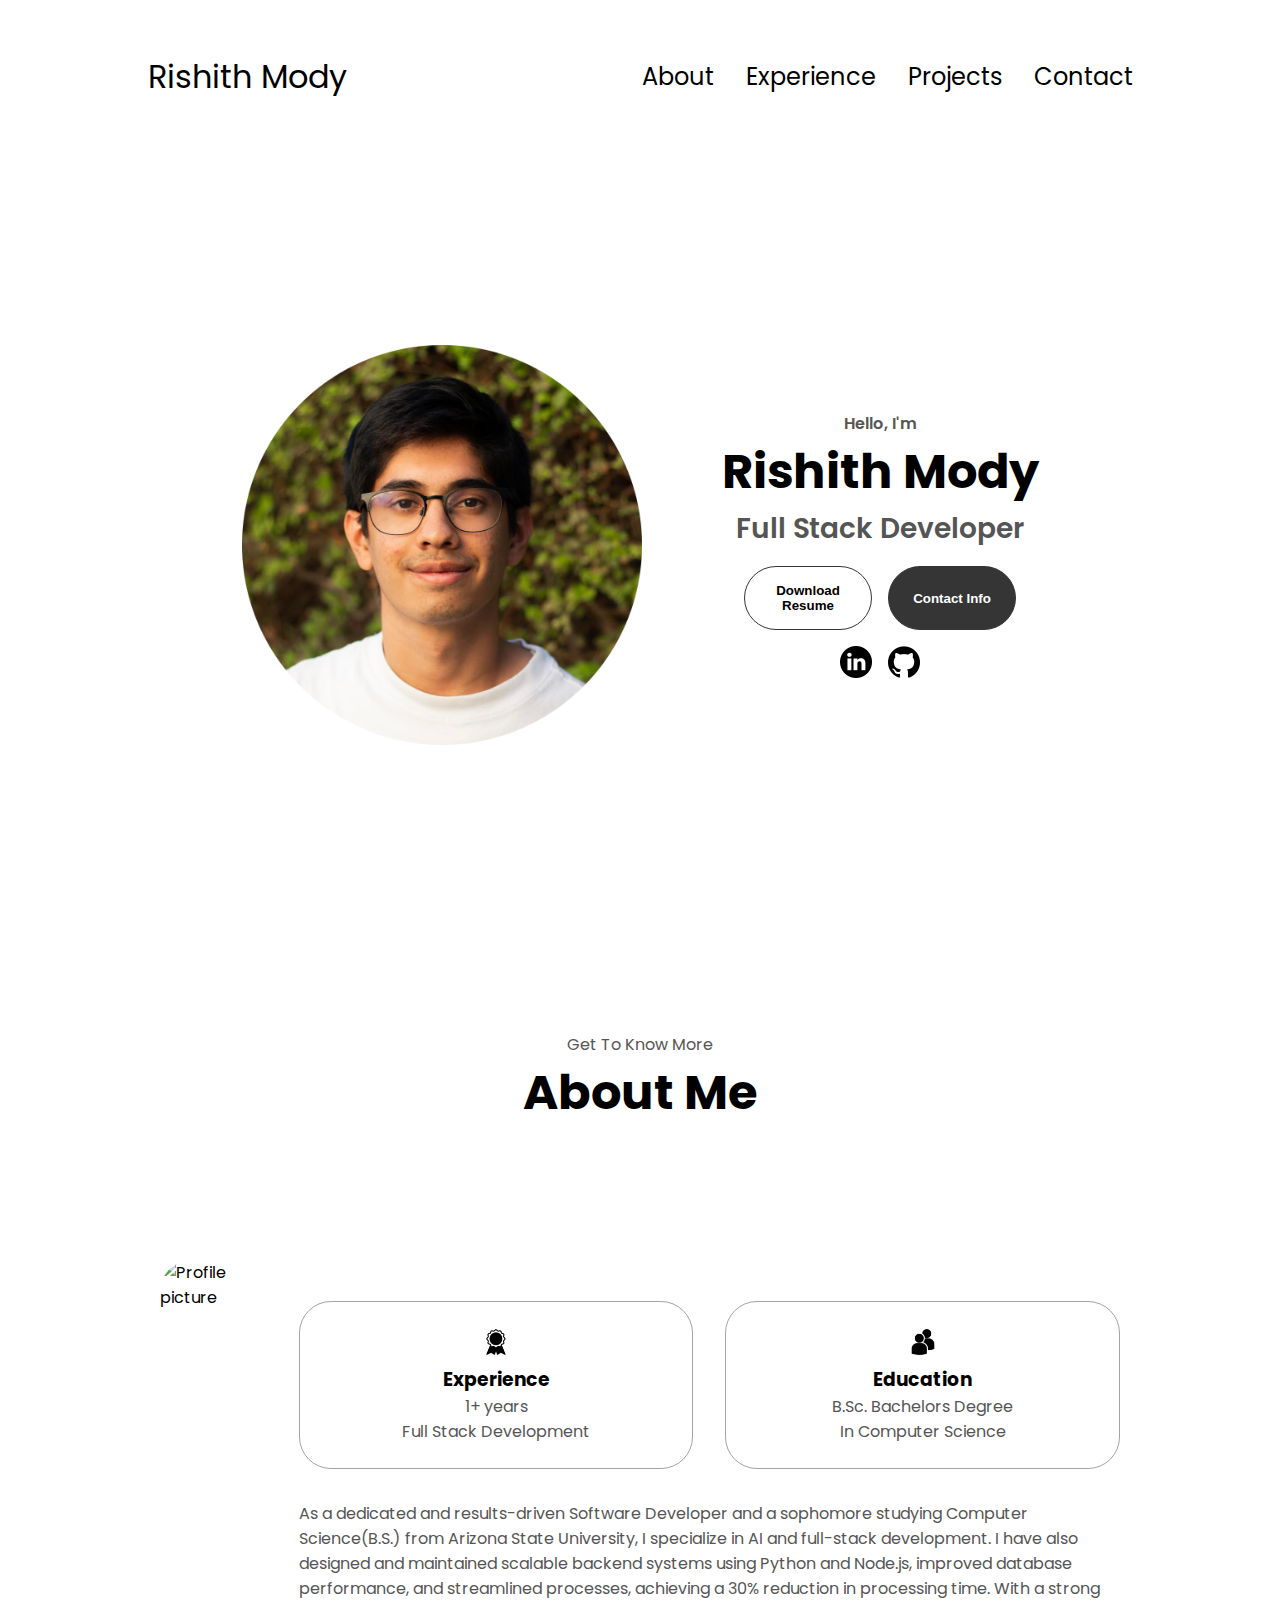
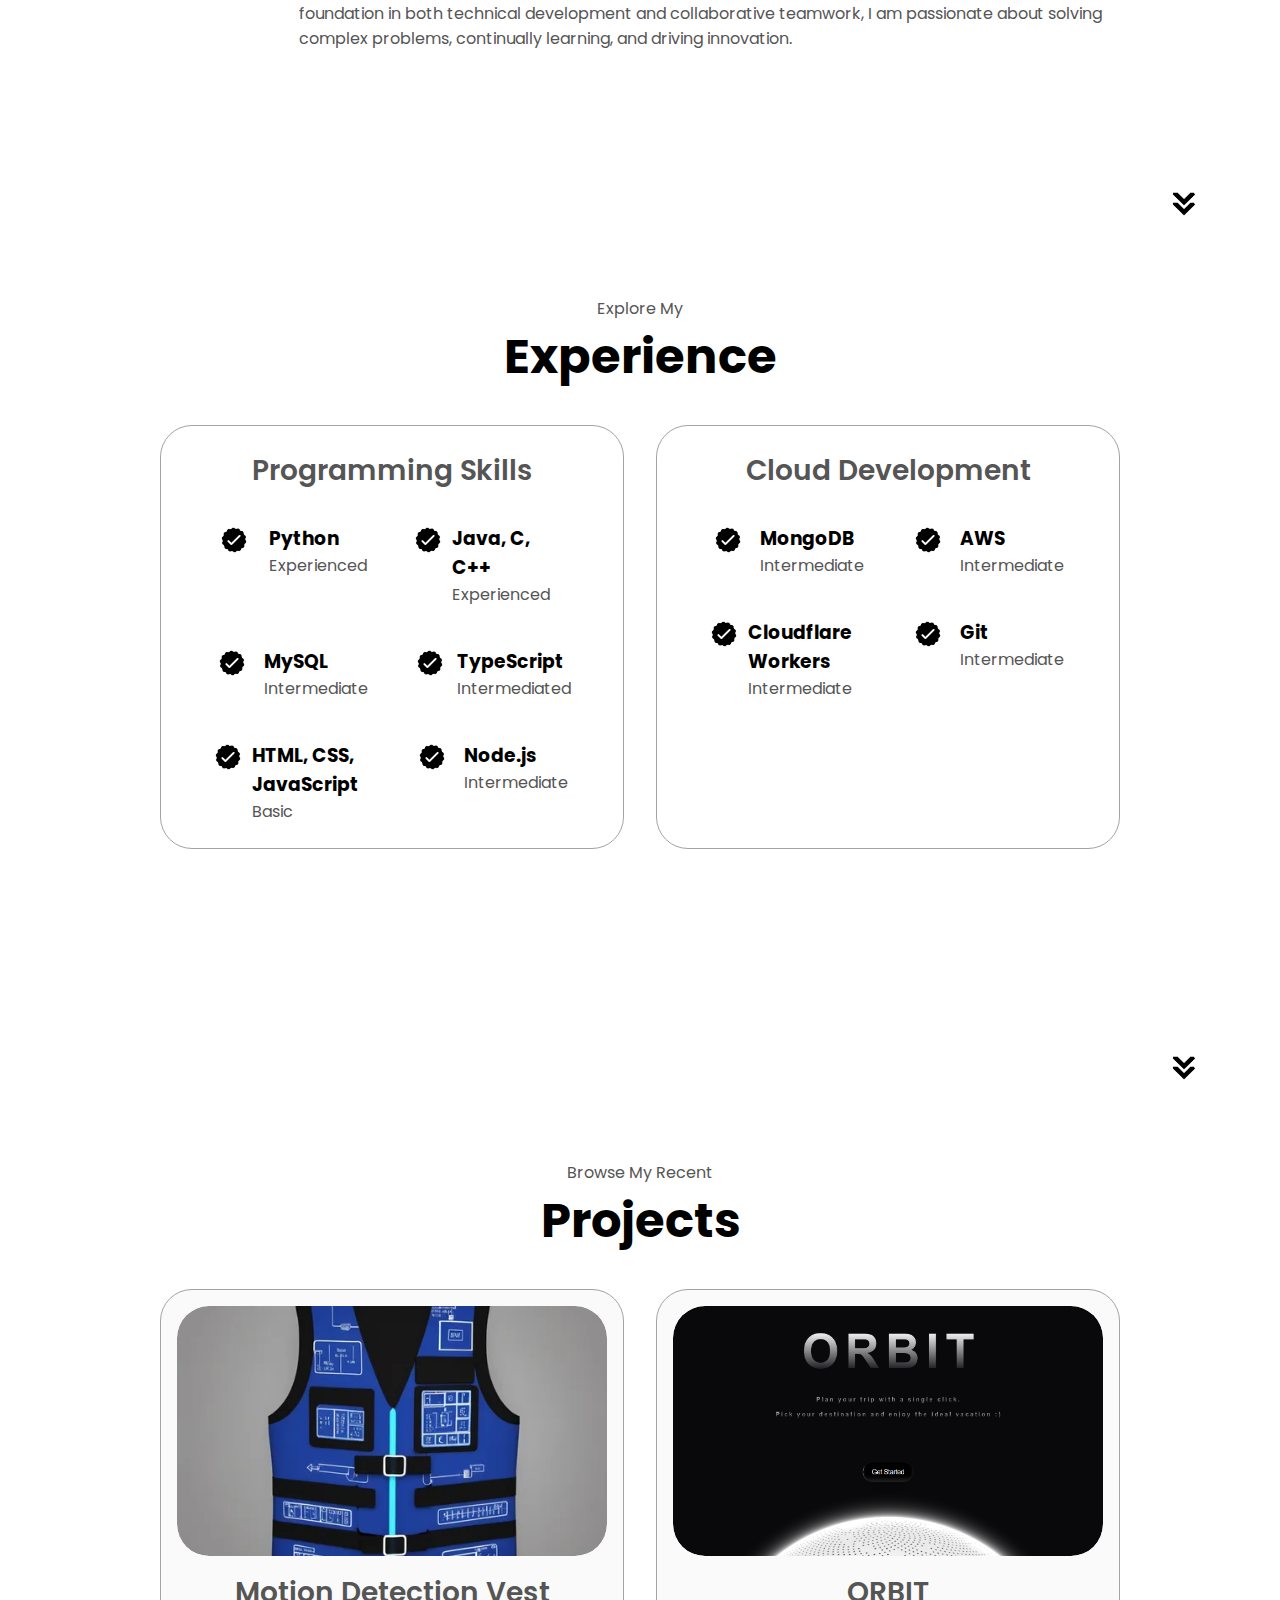
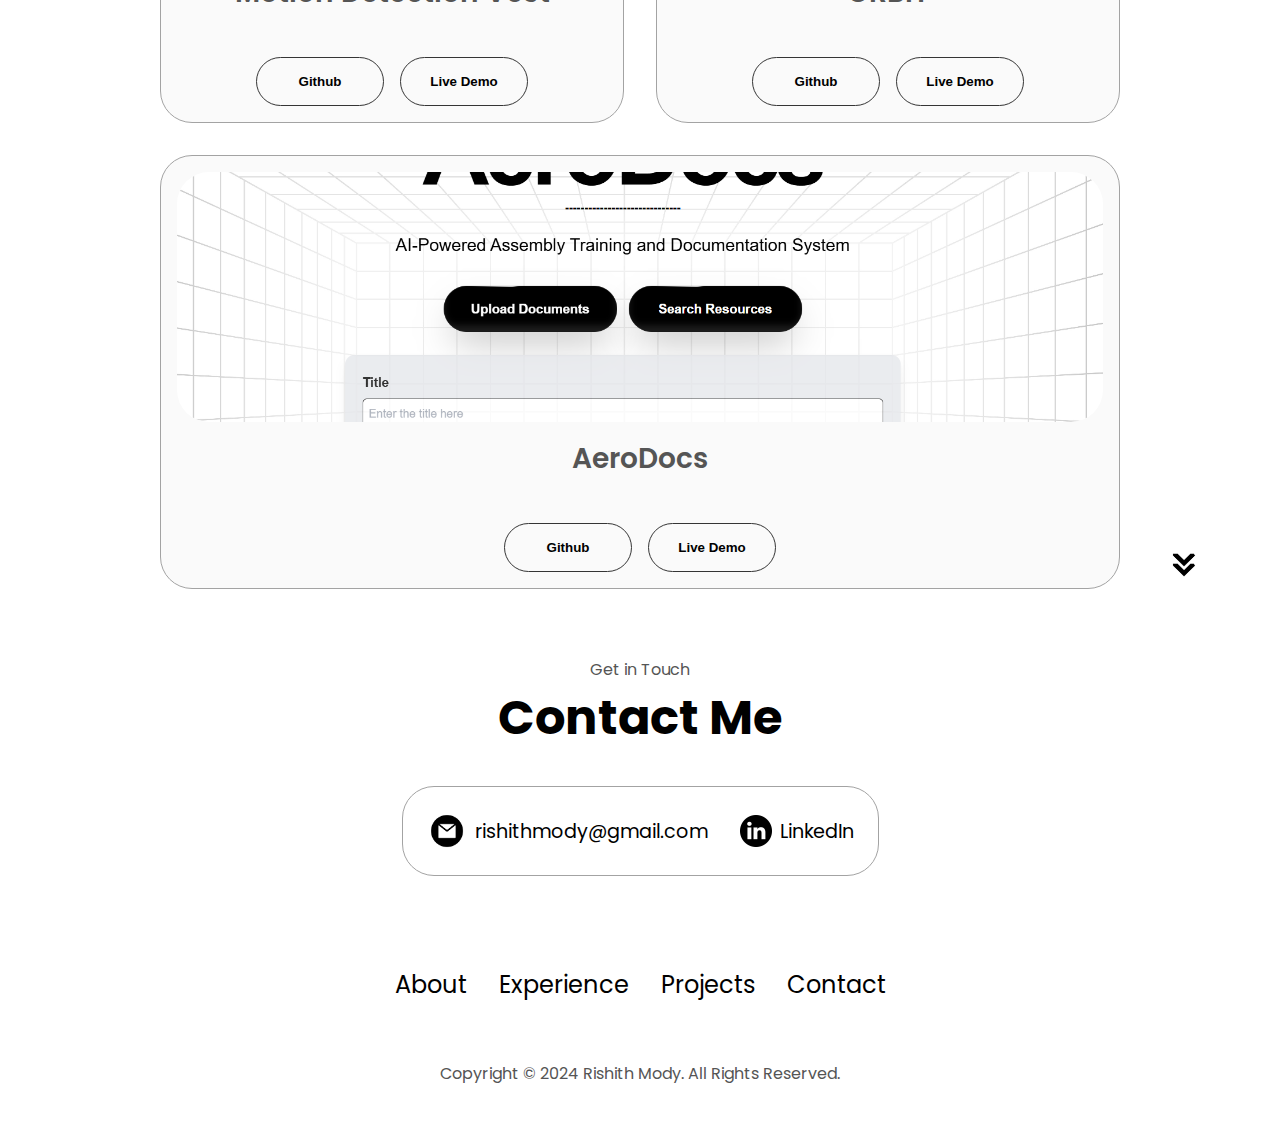
==== index.html @ dc181b33 "Move files to root directory" ====
<!DOCTYPE html>
<html lang="en">
  <head>
    <meta charset="UTF-8" />
    <meta http-equiv="X-UA-Compatible" content="IE=edge" />
    <meta name="viewport" content="width=device-width, initial-scale=1.0" />
    <title>My Portfolio</title>
    <link rel="stylesheet" href="style.css" />
    <link rel="stylesheet" href="mediaqueries.css" />
  </head>
  <body>
    <nav id="desktop-nav">
      <div class="logo">Rishith Mody</div>
      <div>
        <ul class="nav-links">
          <li><a href="#about">About</a></li>
          <li><a href="#experience">Experience</a></li>
          <li><a href="#projects">Projects</a></li>
          <li><a href="#contact">Contact</a></li>
        </ul>
      </div>
    </nav>
    <nav id="hamburger-nav">
      <div class="logo">Rishith Mody</div>
      <div class="hamburger-menu">
        <div class="hamburger-icon" onclick="toggleMenu()">
          <span></span>
          <span></span>
          <span></span>
        </div>
        <div class="menu-links">
          <li><a href="#about" onclick="toggleMenu()">About</a></li>
          <li><a href="#experience" onclick="toggleMenu()">Experience</a></li>
          <li><a href="#projects" onclick="toggleMenu()">Projects</a></li>
          <li><a href="#contact" onclick="toggleMenu()">Contact</a></li>
        </div>
      </div>
    </nav>
    <section id="profile">
      <div class="section__pic-container">
        <img src="./assets/download.png" alt="Rishith Mody profile picture" />
      </div>
      <div class="section__text">
        <p class="section__text__p1">Hello, I'm</p>
        <h1 class="title">Rishith Mody</h1>
        <p class="section__text__p2">Full Stack Developer</p>
        <div class="btn-container">
          <button
            class="btn btn-color-2"
            onclick="window.open('./assets/RishithModyResume(Intern).pdf')"
          >
            Download Resume
          </button>
          <button class="btn btn-color-1" onclick="location.href='./#contact'">
            Contact Info
          </button>
        </div>
        <div id="socials-container">
          <img
            src="./assets/linkedin.png"
            alt="My LinkedIn profile"
            class="icon"
            onclick="location.href='linkedin.com/in/rishith-mody-9a481a248'"
          />
          <img
            src="./assets/github.png"
            alt="My Github profile"
            class="icon"
            onclick="location.href='https://github.com/RishithMody'"
          />
        </div>
      </div>
    </section>
    <section id="about">
      <p class="section__text__p1">Get To Know More</p>
      <h1 class="title">About Me</h1>
      <div class="section-container">
        <div class="section__pic-container">
          <img
            src="./assets/unnamed.png"
            alt="Profile picture"
            class="about-pic"
          />
        </div>
        <div class="about-details-container">
          <div class="about-containers">
            <div class="details-container">
              <img
                src="./assets/experience.png"
                alt="Experience icon"
                class="icon"
              />
              <h3>Experience</h3>
              <p>1+ years <br />Full Stack Development</p>
            </div>
            <div class="details-container">
              <img
                src="./assets/education.png"
                alt="Education icon"
                class="icon"
              />
              <h3>Education</h3>
              <p>B.Sc. Bachelors Degree<br />In Computer Science</p>
            </div>
          </div>
          <div class="text-container">
            <p>

              As a dedicated and results-driven Software Developer and a sophomore studying Computer Science(B.S.) from Arizona State University, 
              I specialize in AI and full-stack development. I have also designed and maintained scalable backend systems using Python and Node.js, improved database performance, and streamlined processes, achieving a 30% reduction in processing time. With a strong foundation in both technical development and collaborative teamwork, I am passionate about solving complex problems, continually learning, and driving innovation. 
              
            </p>
          </div>
        </div>
      </div>
      <img
        src="./assets/arrow.png"
        alt="Arrow icon"
        class="icon arrow"
        onclick="location.href='./#experience'"
      />
    </section>
    <section id="experience">
      <p class="section__text__p1">Explore My</p>
      <h1 class="title">Experience</h1>
      <div class="experience-details-container">
        <div class="about-containers">
          <div class="details-container">
            <h2 class="experience-sub-title">Programming Skills</h2>
            <div class="article-container">
              <article>
                <img
                  src="./assets/checkmark.png"
                  alt="Experience icon"
                  class="icon"
                />
                <div>
                  <h3>Python</h3>
                  <p>Experienced</p>
                </div>
              </article>
              <article>
                <img
                  src="./assets/checkmark.png"
                  alt="Experience icon"
                  class="icon"
                />
                <div>
                  <h3>Java, C, C++</h3>
                  <p>Experienced</p>
                </div>
              </article>
              <article>
                <img
                  src="./assets/checkmark.png"
                  alt="Experience icon"
                  class="icon"
                />
                <div>
                  <h3>MySQL</h3>
                  <p>Intermediate</p>
                </div>
              </article>
              <article>
                <img
                  src="./assets/checkmark.png"
                  alt="Experience icon"
                  class="icon"
                />
                <div>
                  <h3>TypeScript</h3>
                  <p>Intermediated</p>
                </div>
              </article>
              <article>
                <img
                  src="./assets/checkmark.png"
                  alt="Experience icon"
                  class="icon"
                />
                <div>
                  <h3>HTML, CSS, JavaScript</h3>
                  <p>Basic</p>
                </div>
              </article>
              <article>
                <img
                  src="./assets/checkmark.png"
                  alt="Experience icon"
                  class="icon"
                />
                <div>
                  <h3>Node.js</h3>
                  <p>Intermediate</p>
                </div>
              </article>
            </div>
          </div>
          <div class="details-container">
            <h2 class="experience-sub-title">Cloud Development</h2>
            <div class="article-container">
              <article>
                <img
                  src="./assets/checkmark.png"
                  alt="Experience icon"
                  class="icon"
                />
                <div>
                  <h3>MongoDB</h3>
                  <p>Intermediate</p>
                </div>
              </article>
              <article>
                <img
                  src="./assets/checkmark.png"
                  alt="Experience icon"
                  class="icon"
                />
                <div>
                  <h3>AWS</h3>
                  <p>Intermediate</p>
                </div>
              </article>
              <article>
                <img
                  src="./assets/checkmark.png"
                  alt="Experience icon"
                  class="icon"
                />
                <div>
                  <h3>Cloudflare Workers</h3>
                  <p>Intermediate</p>
                </div>
              </article>
              <article>
                <img
                  src="./assets/checkmark.png"
                  alt="Experience icon"
                  class="icon"
                />
                <div>
                  <h3>Git</h3>
                  <p>Intermediate</p>
                </div>
              </article>
            </div>
          </div>
        </div>
      </div>
      <img
        src="./assets/arrow.png"
        alt="Arrow icon"
        class="icon arrow"
        onclick="location.href='./#projects'"
      />
    </section>
    <section id="projects">
      <p class="section__text__p1">Browse My Recent</p>
      <h1 class="title">Projects</h1>
      <div class="experience-details-container">
        <div class="about-containers">
          <div class="details-container color-container">
            <div class="project-preview">
              <img 
                src="./assets/image_7Q3IiZun_1728086281791_512.webp" 
                alt="Project One" 
                class="project-img"
              />
            </div>
            <h2 class="experience-sub-title project-title">Motion Detection Vest</h2>
            <div class="btn-container">
              <button class="btn btn-color-2 project-btn" onclick="location.href='https://github.com/RishithMody'">
                Github
              </button>
              <button class="btn btn-color-2 project-btn" onclick="location.href='#'">
                Live Demo
              </button>
            </div>
          </div>
          <div class="details-container color-container">
            <div class="project-preview">
                <img 
                    src="./assets/orbitlogo.png" 
                    alt="Project 2" 
                    class="project-img"
                />
                <div class="preview-overlay">
                    <span>View Project</span>
                </div>
            </div>
            <h2 class="experience-sub-title project-title">ORBIT</h2>
            <div class="btn-container">
                <button class="btn btn-color-2 project-btn" onclick="location.href='https://github.com/your-repo'">
                    Github
                </button>
                <button class="btn btn-color-2 project-btn" onclick="window.open('https://orbit-sunhacks.vercel.app/', '_blank')">
                    Live Demo
                </button>
            </div>
          </div>
          <div class="details-container color-container">
            <div class="project-preview">
                <img 
                    src="./assets/Screenshot 2024-11-19 132658.png" 
                    alt="Project Three" 
                    class="project-img"
                />
                <div class="preview-overlay">
                    <span>View Project</span>
                </div>
            </div>
            <h2 class="experience-sub-title project-title">AeroDocs</h2>
            <div class="btn-container">
                <button class="btn btn-color-2 project-btn" onclick="location.href='https://github.com/your-repo'">
                    Github
                </button>
                <button class="btn btn-color-2 project-btn" onclick="window.open('https://my-next-app-eight-umber.vercel.app/', '_blank')">
                    Live Demo
                </button>
            </div>
          </div>
        </div>
      </div>
      <img
        src="./assets/arrow.png"
        alt="Arrow icon"
        class="icon arrow"
        onclick="location.href='./#contact'"
      />
    </section>
    <section id="contact">
      <p class="section__text__p1">Get in Touch</p>
      <h1 class="title">Contact Me</h1>
      <div class="contact-info-upper-container">
        <div class="contact-info-container">
          <img
            src="./assets/email.png"
            alt="Email icon"
            class="icon contact-icon email-icon"
          />
          <p><a href="mailto:rishithmody@gmail.com">rishithmody@gmail.com</a></p>
        </div>
        <div class="contact-info-container">
          <img
            src="./assets/linkedin.png"
            alt="LinkedIn icon"
            class="icon contact-icon"
          />
          <p><a href="https://www.linkedin.com">LinkedIn</a></p>
        </div>
      </div>
    </section>
    <footer>
      <nav>
        <div class="nav-links-container">
          <ul class="nav-links">
            <li><a href="#about">About</a></li>
            <li><a href="#experience">Experience</a></li>
            <li><a href="#projects">Projects</a></li>
            <li><a href="#contact">Contact</a></li>
          </ul>
        </div>
      </nav>
      <p>Copyright &#169; 2024 Rishith Mody. All Rights Reserved.</p>
    </footer>
    <script src="script.js"></script>
  </body>
</html>
---- style.css ----
/* GENERAL */

@import url("https://fonts.googleapis.com/css2?family=Poppins:wght@300;400;500;600&display=swap");

* {
  margin: 0;
  padding: 0;
}

body {
  font-family: "Poppins", sans-serif;
}

html {
  scroll-behavior: smooth;
}

p {
  color: rgb(85, 85, 85);
}

/* TRANSITION */

a,
.btn {
  transition: all 300ms ease;
}

/* DESKTOP NAV */

nav,
.nav-links {
  display: flex;
}

nav {
  justify-content: space-around;
  align-items: center;
  height: 17vh;
}

.nav-links {
  gap: 2rem;
  list-style: none;
  font-size: 1.5rem;
}

a {
  color: black;
  text-decoration: none;
  text-decoration-color: white;
}

a:hover {
  color: grey;
  text-decoration: underline;
  text-underline-offset: 1rem;
  text-decoration-color: rgb(181, 181, 181);
}

.logo {
  font-size: 2rem;
}

.logo:hover {
  cursor: default;
}

/* HAMBURGER MENU */

#hamburger-nav {
  display: none;
}

.hamburger-menu {
  position: relative;
  display: inline-block;
}

.hamburger-icon {
  display: flex;
  flex-direction: column;
  justify-content: space-between;
  height: 24px;
  width: 30px;
  cursor: pointer;
}

.hamburger-icon span {
  width: 100%;
  height: 2px;
  background-color: black;
  transition: all 0.3 ease-in-out;
}

.menu-links {
  position: absolute;
  top: 100%;
  right: 0;
  background-color: white;
  width: fit-content;
  max-height: 0;
  overflow: hidden;
  transition: all 0.3 ease-in-out;
}

.menu-links a {
  display: block;
  padding: 10px;
  text-align: center;
  font-size: 1.5rem;
  color: black;
  text-decoration: none;
  transition: all 0.3 ease-in-out;
}

.menu-links li {
  list-style: none;
}

.menu-links.open {
  max-height: 300px;
}

.hamburger-icon.open span:first-child {
  transform: rotate(45deg) translate(10px, 5px);
}

.hamburger-icon.open span:nth-child(2) {
  opacity: 0;
}

.hamburger-icon.open span:last-child {
  transform: rotate(-45deg) translate(10px, -5px);
}

.hamburger-icon span:first-child {
  transform: none;
}

.hamburger-icon span:first-child {
  opacity: 1;
}

.hamburger-icon span:first-child {
  transform: none;
}

/* SECTIONS */

section {
  padding-top: 4vh;
  height: 96vh;
  margin: 0 10rem;
  box-sizing: border-box;
  min-height: fit-content;
}

.section-container {
  display: flex;
}

/* PROFILE SECTION */

#profile {
  display: flex;
  justify-content: center;
  gap: 5rem;
  height: 80vh;
}

.section__pic-container {
  display: flex;
  height: 400px;
  width: 400px;
  margin: auto 0;
}

.section__text {
  align-self: center;
  text-align: center;
}

.section__text p {
  font-weight: 600;
}

.section__text__p1 {
  text-align: center;
}

.section__text__p2 {
  font-size: 1.75rem;
  margin-bottom: 1rem;
}

.title {
  font-size: 3rem;
  text-align: center;
}

#socials-container {
  display: flex;
  justify-content: center;
  margin-top: 1rem;
  gap: 1rem;
}

/* ICONS */

.icon {
  cursor: pointer;
  height: 2rem;
}

/* BUTTONS */

.btn-container {
  display: flex;
  justify-content: center;
  gap: 1rem;
}

.btn {
  font-weight: 600;
  transition: all 300ms ease;
  padding: 1rem;
  width: 8rem;
  border-radius: 2rem;
}

.btn-color-1,
.btn-color-2 {
  border: rgb(53, 53, 53) 0.1rem solid;
}

.btn-color-1:hover,
.btn-color-2:hover {
  cursor: pointer;
}

.btn-color-1,
.btn-color-2:hover {
  background: rgb(53, 53, 53);
  color: white;
}

.btn-color-1:hover {
  background: rgb(0, 0, 0);
}

.btn-color-2 {
  background: none;
}

.btn-color-2:hover {
  border: rgb(255, 255, 255) 0.1rem solid;
}

.btn-container {
  gap: 1rem;
}

/* ABOUT SECTION */

#about {
  position: relative;
}

.about-containers {
  gap: 2rem;
  margin-bottom: 2rem;
  margin-top: 2rem;
}

.about-details-container {
  justify-content: center;
  flex-direction: column;
}

.about-containers,
.about-details-container {
  display: flex;
}

.about-pic {
  border-radius: 2rem;
}

.arrow {
  position: absolute;
  right: -5rem;
  bottom: 2.5rem;
}

.details-container {
  padding: 1.5rem;
  flex: 1;
  background: white;
  border-radius: 2rem;
  border: rgb(53, 53, 53) 0.1rem solid;
  border-color: rgb(163, 163, 163);
  text-align: center;
}

.section-container {
  gap: 4rem;
  height: 80%;
}

.section__pic-container {
  height: 400px;
  width: 400px;
  margin: auto 0;
}

/* EXPERIENCE SECTION */

#experience {
  position: relative;
}

.experience-sub-title {
  color: rgb(85, 85, 85);
  font-weight: 600;
  font-size: 1.75rem;
  margin-bottom: 2rem;
}

.experience-details-container {
  display: flex;
  justify-content: center;
  flex-direction: column;
}

.article-container {
  display: flex;
  text-align: initial;
  flex-wrap: wrap;
  flex-direction: row;
  gap: 2.5rem;
  justify-content: center;
}

article {
  display: flex;
  width: 10rem;
  justify-content: space-around;
  gap: 0.5rem;
}

article .icon {
  cursor: default;
}

/* PROJECTS SECTION */

#projects {
  position: relative;
}

.color-container {
  border-color: rgb(163, 163, 163);
  background: rgb(250, 250, 250);
  transition: transform 0.3s ease;
  position: relative;
  width: 400px;
  padding: 1rem;
  border-radius: 2rem;
  height: 400px;
  display: flex;
  flex-direction: column;
}

.project-preview {
  position: relative;
  width: 100%;
  height: 250px;
  border-radius: 2rem;
  overflow: hidden;
  background: #fff;
}

.project-img {
  width: 100%;
  height: 100%;
  object-fit: cover;
  border-radius: 2rem;
  transition: transform 0.3s ease;
}

.preview-overlay {
  position: absolute;
  top: 0;
  left: 0;
  width: 100%;
  height: 100%;
  background: rgba(0, 0, 0, 0.7);
  display: flex;
  justify-content: center;
  align-items: center;
  opacity: 0;
  transition: opacity 0.3s ease;
}

.preview-overlay span {
  color: white;
  font-size: 1.2rem;
  font-weight: 500;
}

.project-preview:hover .project-img {
  transform: scale(1.05);
}

.project-preview:hover .preview-overlay {
  opacity: 1;
}

.color-container:hover {
  transform: translateY(-5px);
  box-shadow: 0 5px 15px rgba(0, 0, 0, 0.1);
}

.project-title {
  margin: 1rem 0;
  text-align: center;
}

.btn-container {
  margin-top: auto;
  display: flex;
  justify-content: center;
  gap: 1rem;
}

/* CONTACT */

#contact {
  display: flex;
  justify-content: center;
  flex-direction: column;
  height: 70vh;
}

.contact-info-upper-container {
  display: flex;
  justify-content: center;
  border-radius: 2rem;
  border: rgb(53, 53, 53) 0.1rem solid;
  border-color: rgb(163, 163, 163);
  background: (250, 250, 250);
  margin: 2rem auto;
  padding: 0.5rem;
}

.contact-info-container {
  display: flex;
  align-items: center;
  justify-content: center;
  gap: 0.5rem;
  margin: 1rem;
}

.contact-info-container p {
  font-size: larger;
}

.contact-icon {
  cursor: default;
}

.email-icon {
  height: 2.5rem;
}

/* FOOTER SECTION */

footer {
  height: 26vh;
  margin: 0 1rem;
}

footer p {
  text-align: center;
}
---- mediaqueries.css ----
@media screen and (max-width: 1400px) {
  #profile {
    height: 83vh;
    margin-bottom: 6rem;
  }
  .about-containers {
    flex-wrap: wrap;
  }
  #contact,
  #projects {
    height: fit-content;
  }
}

@media screen and (max-width: 1200px) {
  #desktop-nav {
    display: none;
  }
  #hamburger-nav {
    display: flex;
  }
  #experience,
  .experience-details-container {
    margin-top: 2rem;
  }
  #profile,
  .section-container {
    display: block;
  }
  .arrow {
    display: none;
  }
  section,
  .section-container {
    height: fit-content;
  }
  section {
    margin: 0 5%;
  }
  .section__pic-container {
    width: 275px;
    height: 275px;
    margin: 0 auto 2rem;
  }
  .about-containers {
    margin-top: 0;
  }
  .color-container {
    width: 100%;
    max-width: 400px;
    height: 380px;
  }
  
  .project-preview,
  .article-container {
    height: 220px;
  }
}

@media screen and (max-width: 600px) {
  #contact,
  footer {
    height: 40vh;
  }
  #profile {
    height: 83vh;
    margin-bottom: 0;
  }
  article {
    font-size: 1rem;
  }
  footer nav {
    height: fit-content;
    margin-bottom: 2rem;
  }
  .about-containers,
  .contact-info-upper-container,
  .btn-container {
    flex-wrap: wrap;
  }
  .contact-info-container {
    margin: 0;
  }
  .contact-info-container p,
  .nav-links li a {
    font-size: 1rem;
  }
  .experience-sub-title {
    font-size: 1.25rem;
  }
  .logo {
    font-size: 1.5rem;
  }
  .nav-links {
    flex-direction: column;
    gap: 0.5rem;
    text-align: center;
  }
  .section__pic-container {
    width: auto;
    height: 46vw;
    justify-content: center;
  }
  .section__text__p2 {
    font-size: 1.25rem;
  }
  .title {
    font-size: 2rem;
  }
  .text-container {
    text-align: justify;
  }
  .project-preview,
  .article-container {
    height: 200px;
  }
  .color-container {
    height: 350px;
  }
}
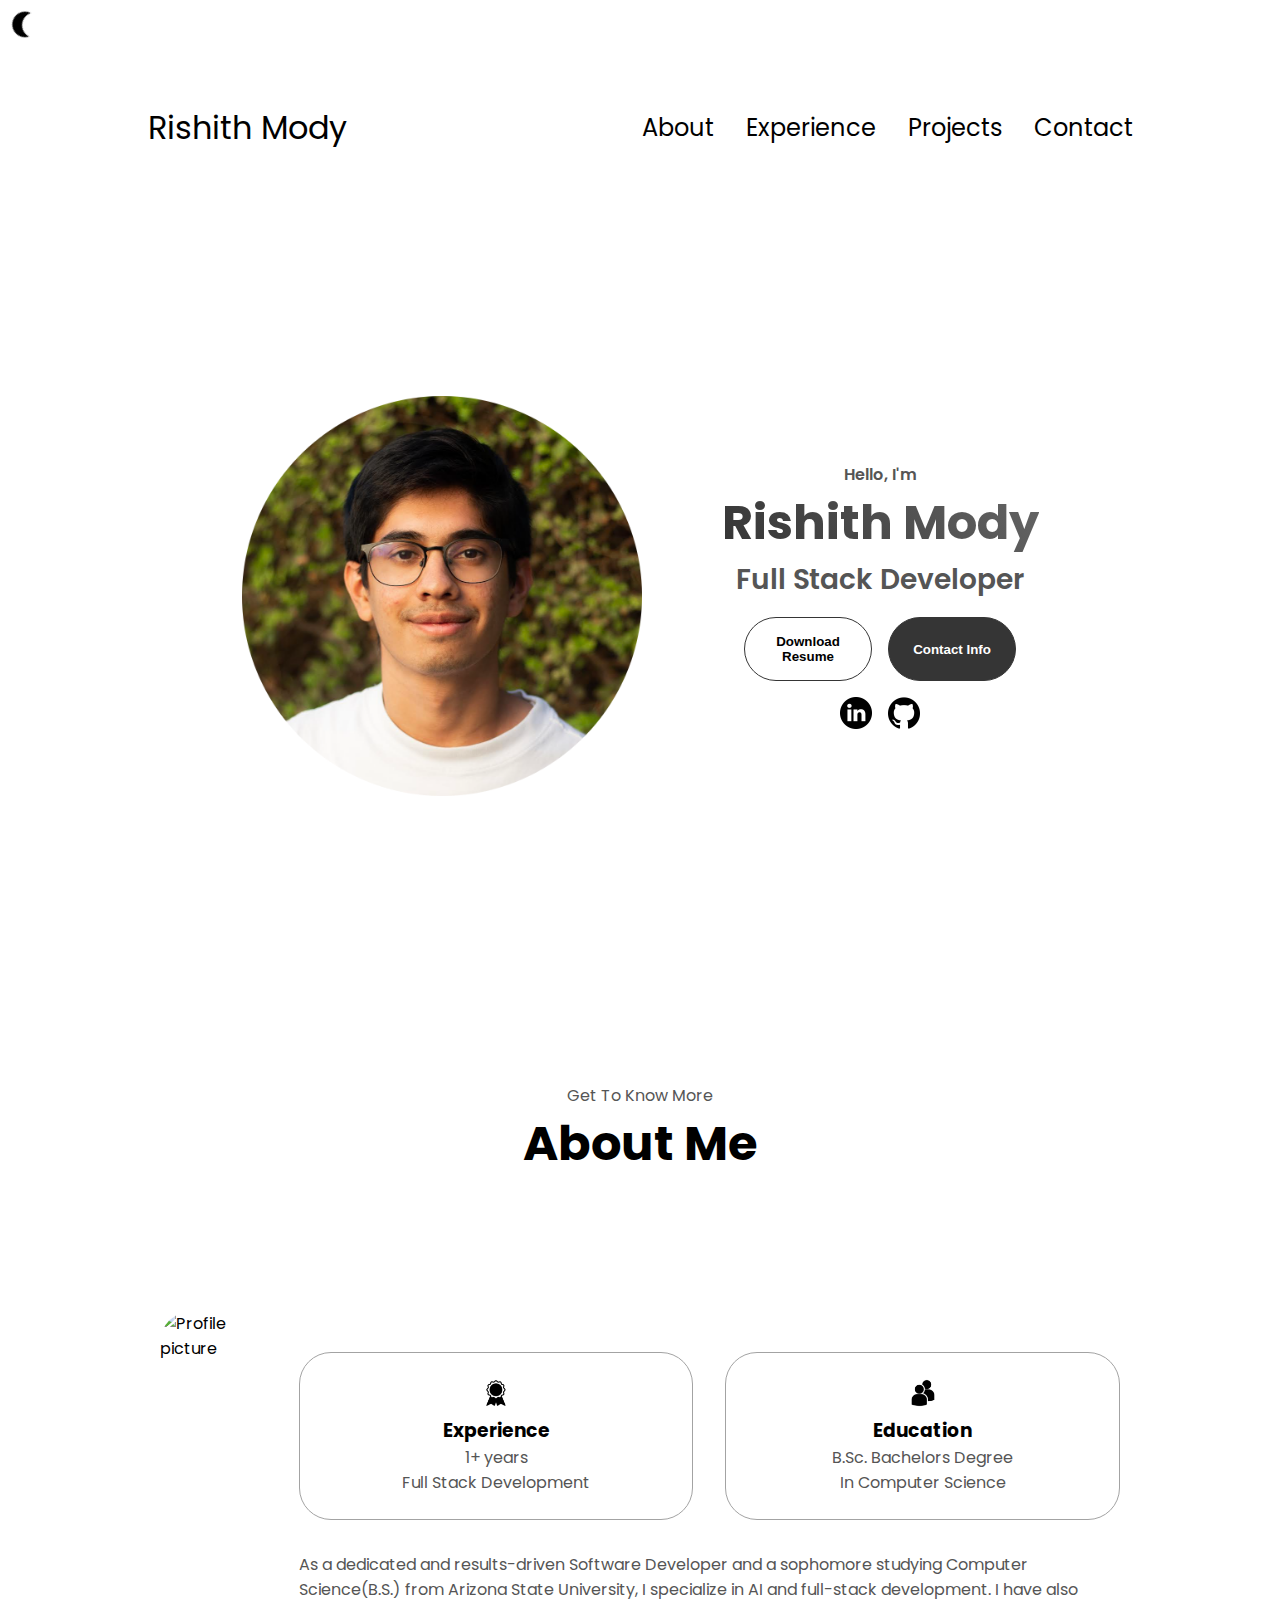
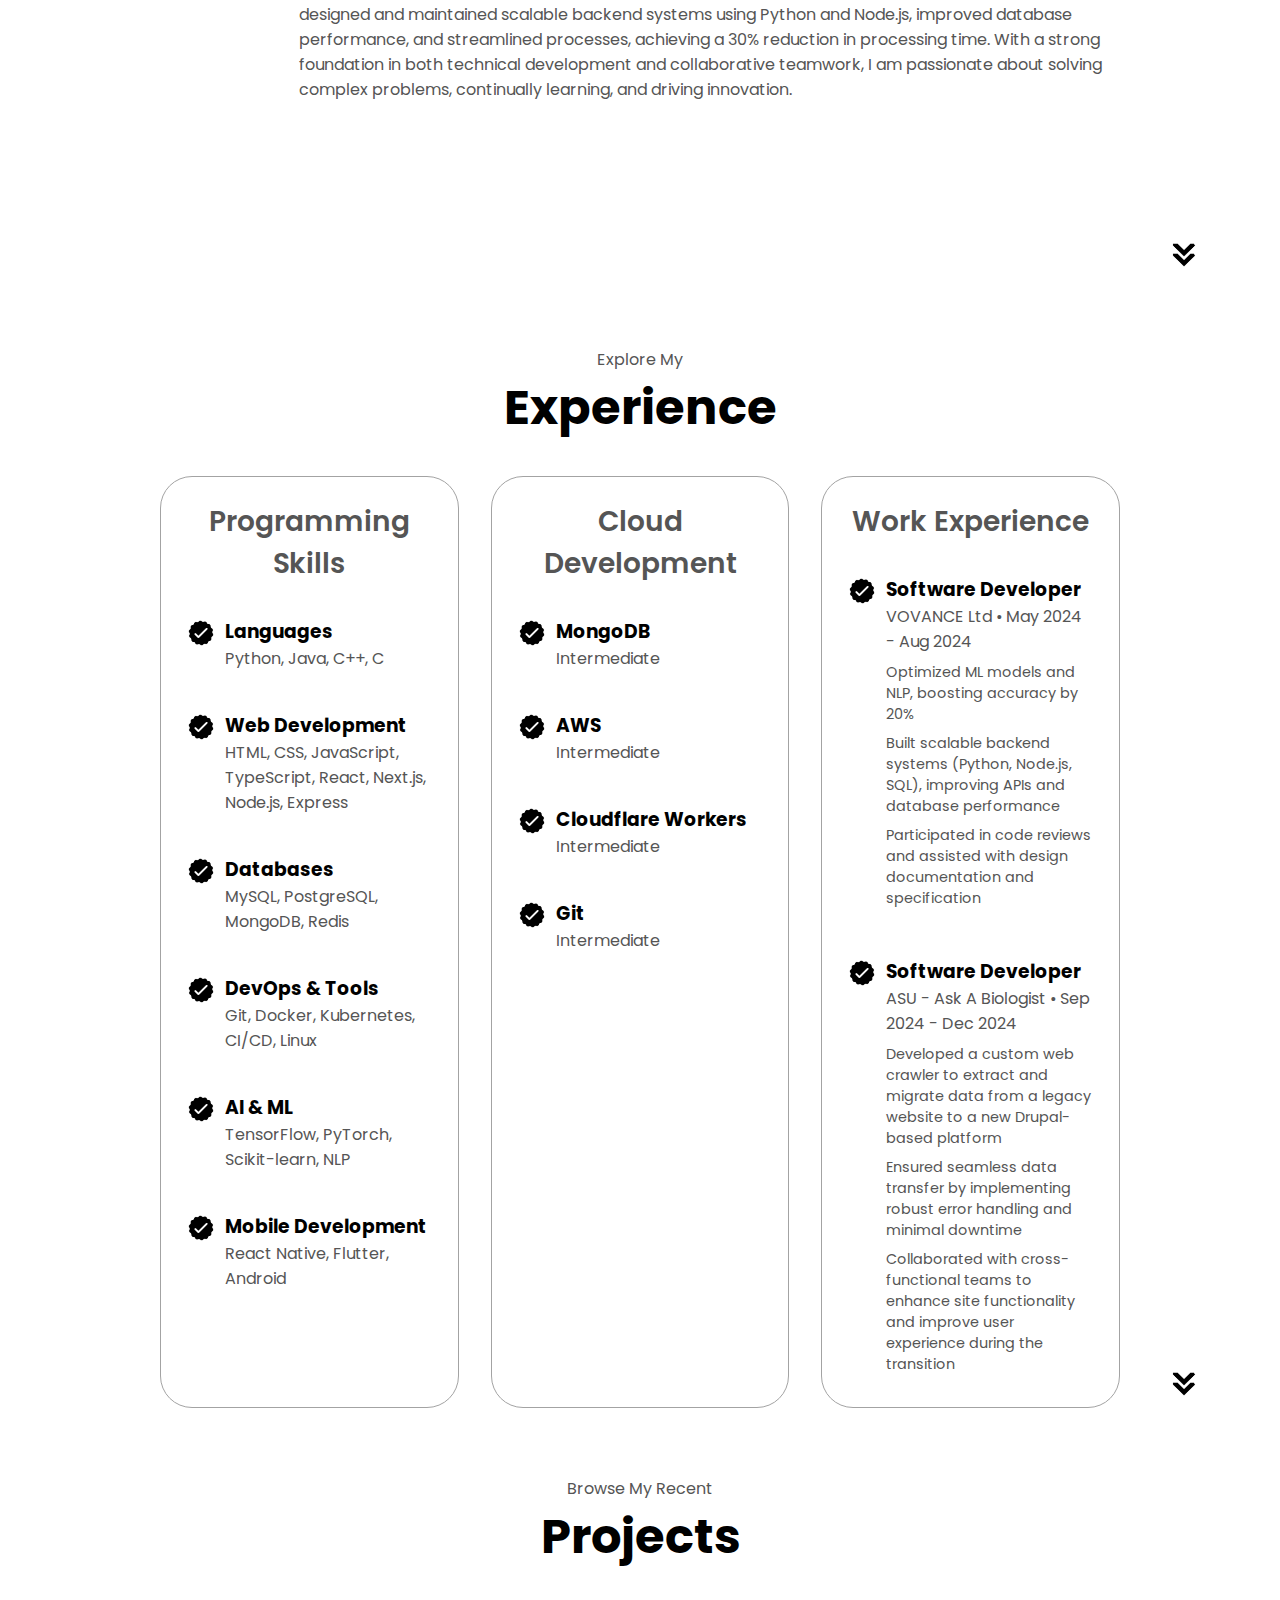
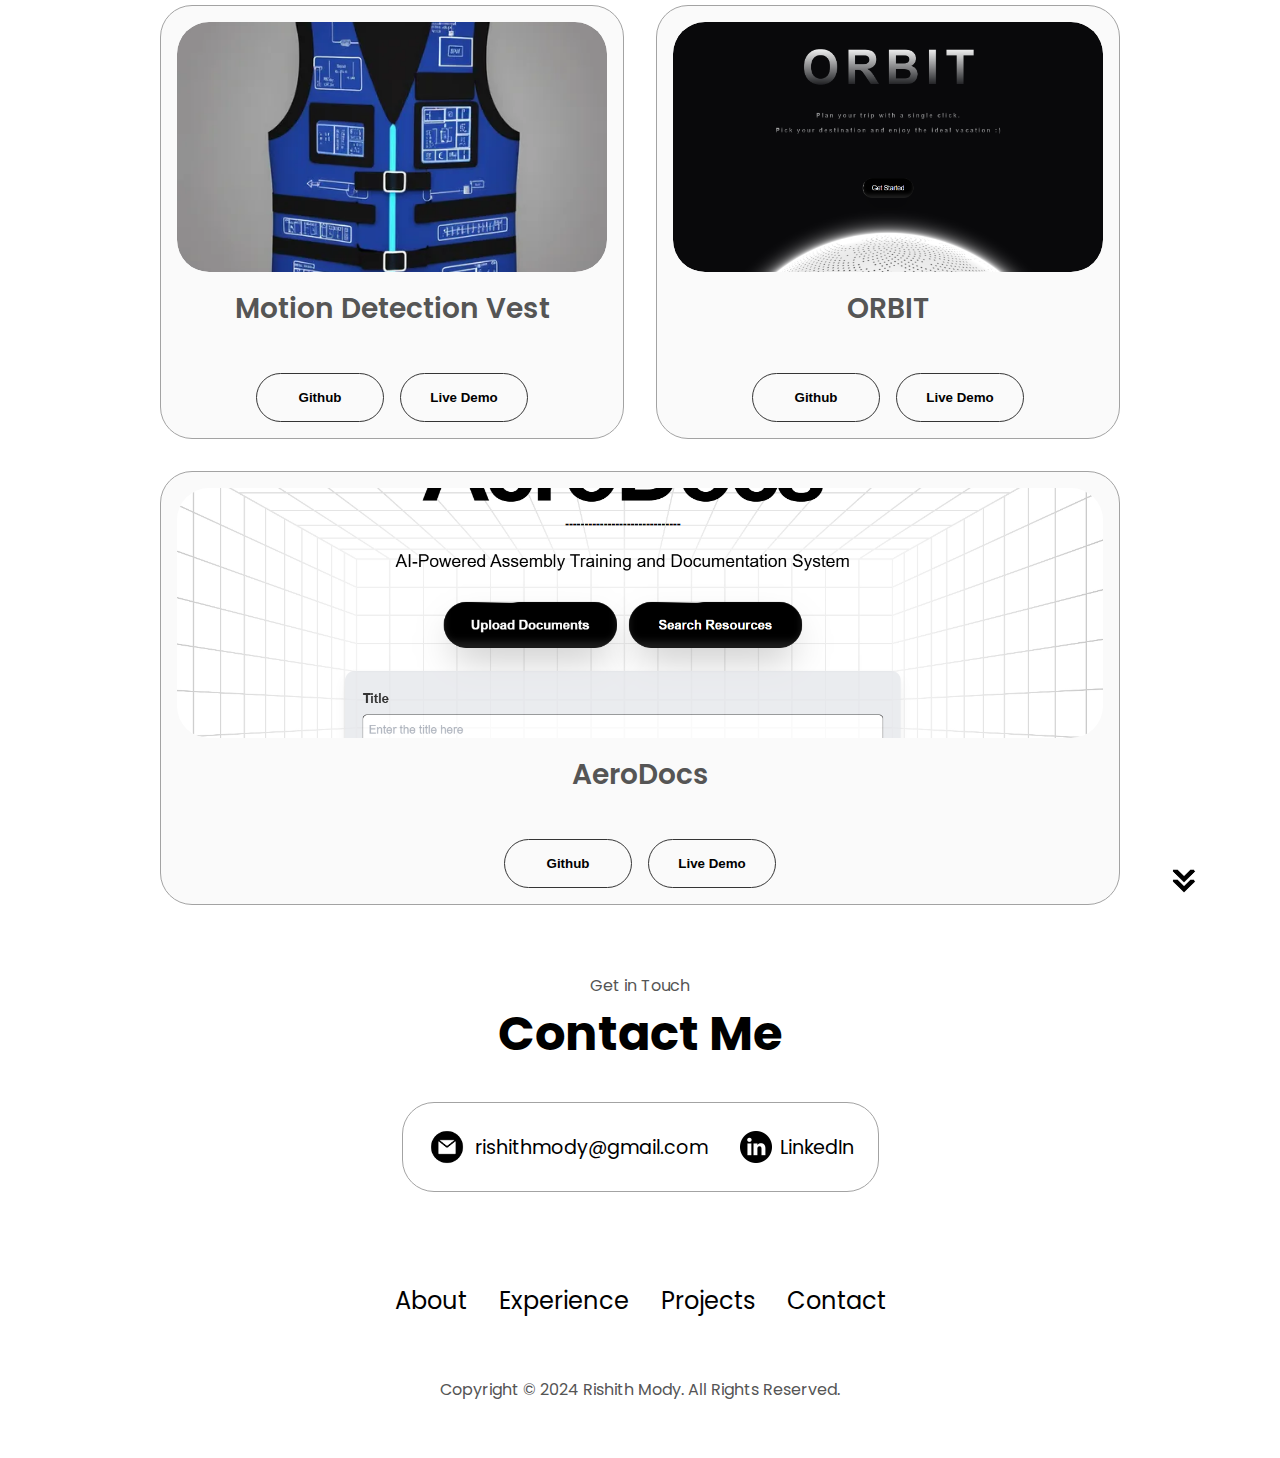
==== commit 331a2839: "Initial commit" ====
--- a/index.html
+++ b/index.html
@@ -5,10 +5,14 @@
     <meta http-equiv="X-UA-Compatible" content="IE=edge" />
     <meta name="viewport" content="width=device-width, initial-scale=1.0" />
     <title>My Portfolio</title>
-    <link rel="stylesheet" href="style.css" />
-    <link rel="stylesheet" href="mediaqueries.css" />
+    <link rel="stylesheet" href="/style.css" />
+    <link rel="stylesheet" href="/mediaqueries.css" />
   </head>
   <body>
+    <div class="progress-bar"></div>
+    <button id="theme-toggle" class="theme-toggle">
+        <img src="/public/moon.png" alt="Theme toggle" class="icon" />
+    </button>
     <nav id="desktop-nav">
       <div class="logo">Rishith Mody</div>
       <div>
@@ -38,7 +42,7 @@
     </nav>
     <section id="profile">
       <div class="section__pic-container">
-        <img src="./assets/download.png" alt="Rishith Mody profile picture" />
+        <img src="/public/download.png" alt="Rishith Mody profile picture" />
       </div>
       <div class="section__text">
         <p class="section__text__p1">Hello, I'm</p>
@@ -47,7 +51,7 @@
         <div class="btn-container">
           <button
             class="btn btn-color-2"
-            onclick="window.open('./assets/RishithModyResume(Intern).pdf')"
+            onclick="window.open('/public/RishithModyResume(Intern).pdf')"
           >
             Download Resume
           </button>
@@ -57,13 +61,13 @@
         </div>
         <div id="socials-container">
           <img
-            src="./assets/linkedin.png"
+            src="/public/linkedin.png"
             alt="My LinkedIn profile"
             class="icon"
             onclick="location.href='linkedin.com/in/rishith-mody-9a481a248'"
           />
           <img
-            src="./assets/github.png"
+            src="/public/github.png"
             alt="My Github profile"
             class="icon"
             onclick="location.href='https://github.com/RishithMody'"
@@ -77,7 +81,7 @@
       <div class="section-container">
         <div class="section__pic-container">
           <img
-            src="./assets/unnamed.png"
+            src="/public/unnamed.png"
             alt="Profile picture"
             class="about-pic"
           />
@@ -86,7 +90,7 @@
           <div class="about-containers">
             <div class="details-container">
               <img
-                src="./assets/experience.png"
+                src="/public/experience.png"
                 alt="Experience icon"
                 class="icon"
               />
@@ -95,7 +99,7 @@
             </div>
             <div class="details-container">
               <img
-                src="./assets/education.png"
+                src="/public/education.png"
                 alt="Education icon"
                 class="icon"
               />
@@ -114,7 +118,7 @@
         </div>
       </div>
       <img
-        src="./assets/arrow.png"
+        src="/public/arrow.png"
         alt="Arrow icon"
         class="icon arrow"
         onclick="location.href='./#experience'"
@@ -130,68 +134,68 @@
             <div class="article-container">
               <article>
                 <img
-                  src="./assets/checkmark.png"
-                  alt="Experience icon"
-                  class="icon"
-                />
-                <div>
-                  <h3>Python</h3>
-                  <p>Experienced</p>
-                </div>
-              </article>
-              <article>
-                <img
-                  src="./assets/checkmark.png"
-                  alt="Experience icon"
-                  class="icon"
-                />
-                <div>
-                  <h3>Java, C, C++</h3>
-                  <p>Experienced</p>
-                </div>
-              </article>
-              <article>
-                <img
-                  src="./assets/checkmark.png"
-                  alt="Experience icon"
-                  class="icon"
-                />
-                <div>
-                  <h3>MySQL</h3>
-                  <p>Intermediate</p>
-                </div>
-              </article>
-              <article>
-                <img
-                  src="./assets/checkmark.png"
-                  alt="Experience icon"
-                  class="icon"
-                />
-                <div>
-                  <h3>TypeScript</h3>
-                  <p>Intermediated</p>
-                </div>
-              </article>
-              <article>
-                <img
-                  src="./assets/checkmark.png"
-                  alt="Experience icon"
-                  class="icon"
-                />
-                <div>
-                  <h3>HTML, CSS, JavaScript</h3>
-                  <p>Basic</p>
-                </div>
-              </article>
-              <article>
-                <img
-                  src="./assets/checkmark.png"
-                  alt="Experience icon"
-                  class="icon"
-                />
-                <div>
-                  <h3>Node.js</h3>
-                  <p>Intermediate</p>
+                  src="/public/checkmark.png"
+                  alt="Experience icon"
+                  class="icon"
+                />
+                <div>
+                  <h3>Languages</h3>
+                  <p>Python, Java, C++, C</p>
+                </div>
+              </article>
+              <article>
+                <img
+                  src="/public/checkmark.png"
+                  alt="Experience icon"
+                  class="icon"
+                />
+                <div>
+                  <h3>Web Development</h3>
+                  <p>HTML, CSS, JavaScript, TypeScript, React, Next.js, Node.js, Express</p>
+                </div>
+              </article>
+              <article>
+                <img
+                  src="/public/checkmark.png"
+                  alt="Experience icon"
+                  class="icon"
+                />
+                <div>
+                  <h3>Databases</h3>
+                  <p>MySQL, PostgreSQL, MongoDB, Redis</p>
+                </div>
+              </article>
+              <article>
+                <img
+                  src="/public/checkmark.png"
+                  alt="Experience icon"
+                  class="icon"
+                />
+                <div>
+                  <h3>DevOps & Tools</h3>
+                  <p>Git, Docker, Kubernetes, CI/CD, Linux</p>
+                </div>
+              </article>
+              <article>
+                <img
+                  src="/public/checkmark.png"
+                  alt="Experience icon"
+                  class="icon"
+                />
+                <div>
+                  <h3>AI & ML</h3>
+                  <p>TensorFlow, PyTorch, Scikit-learn, NLP</p>
+                </div>
+              </article>
+              <article>
+                <img
+                  src="/public/checkmark.png"
+                  alt="Experience icon"
+                  class="icon"
+                />
+                <div>
+                  <h3>Mobile Development</h3>
+                  <p>React Native, Flutter, Android</p>
                 </div>
               </article>
             </div>
@@ -201,7 +205,7 @@
             <div class="article-container">
               <article>
                 <img
-                  src="./assets/checkmark.png"
+                  src="/public/checkmark.png"
                   alt="Experience icon"
                   class="icon"
                 />
@@ -212,7 +216,7 @@
               </article>
               <article>
                 <img
-                  src="./assets/checkmark.png"
+                  src="/public/checkmark.png"
                   alt="Experience icon"
                   class="icon"
                 />
@@ -223,7 +227,7 @@
               </article>
               <article>
                 <img
-                  src="./assets/checkmark.png"
+                  src="/public/checkmark.png"
                   alt="Experience icon"
                   class="icon"
                 />
@@ -234,7 +238,7 @@
               </article>
               <article>
                 <img
-                  src="./assets/checkmark.png"
+                  src="/public/checkmark.png"
                   alt="Experience icon"
                   class="icon"
                 />
@@ -245,10 +249,47 @@
               </article>
             </div>
           </div>
+          <div class="details-container">
+            <h2 class="experience-sub-title">Work Experience</h2>
+            <div class="article-container">
+              <article>
+                <img
+                  src="/public/checkmark.png"
+                  alt="Experience icon"
+                  class="icon"
+                />
+                <div>
+                  <h3>Software Developer</h3>
+                  <p>VOVANCE Ltd • May 2024 - Aug 2024</p>
+                  <ul class="experience-details">
+                    <li>Optimized ML models and NLP, boosting accuracy by 20%</li>
+                    <li>Built scalable backend systems (Python, Node.js, SQL), improving APIs and database performance</li>
+                    <li>Participated in code reviews and assisted with design documentation and specification</li>
+                  </ul>
+                </div>
+              </article>
+              <article>
+                <img
+                  src="/public/checkmark.png"
+                  alt="Experience icon"
+                  class="icon"
+                />
+                <div>
+                  <h3>Software Developer</h3>
+                  <p>ASU - Ask A Biologist • Sep 2024 - Dec 2024</p>
+                  <ul class="experience-details">
+                    <li>Developed a custom web crawler to extract and migrate data from a legacy website to a new Drupal-based platform</li>
+                    <li>Ensured seamless data transfer by implementing robust error handling and minimal downtime</li>
+                    <li>Collaborated with cross-functional teams to enhance site functionality and improve user experience during the transition</li>
+                  </ul>
+                </div>
+              </article>
+            </div>
+          </div>
         </div>
       </div>
       <img
-        src="./assets/arrow.png"
+        src="/public/arrow.png"
         alt="Arrow icon"
         class="icon arrow"
         onclick="location.href='./#projects'"
@@ -262,7 +303,7 @@
           <div class="details-container color-container">
             <div class="project-preview">
               <img 
-                src="./assets/image_7Q3IiZun_1728086281791_512.webp" 
+                src="/public/image_7Q3IiZun_1728086281791_512.webp" 
                 alt="Project One" 
                 class="project-img"
               />
@@ -280,7 +321,7 @@
           <div class="details-container color-container">
             <div class="project-preview">
                 <img 
-                    src="./assets/orbitlogo.png" 
+                    src="/public/orbitlogo.png" 
                     alt="Project 2" 
                     class="project-img"
                 />
@@ -301,7 +342,7 @@
           <div class="details-container color-container">
             <div class="project-preview">
                 <img 
-                    src="./assets/Screenshot 2024-11-19 132658.png" 
+                    src="/public/Screenshot 2024-11-19 132658.png" 
                     alt="Project Three" 
                     class="project-img"
                 />
@@ -322,7 +363,7 @@
         </div>
       </div>
       <img
-        src="./assets/arrow.png"
+        src="/public/arrow.png"
         alt="Arrow icon"
         class="icon arrow"
         onclick="location.href='./#contact'"
@@ -334,7 +375,7 @@
       <div class="contact-info-upper-container">
         <div class="contact-info-container">
           <img
-            src="./assets/email.png"
+            src="/public/email.png"
             alt="Email icon"
             class="icon contact-icon email-icon"
           />
@@ -342,11 +383,11 @@
         </div>
         <div class="contact-info-container">
           <img
-            src="./assets/linkedin.png"
+            src="/public/linkedin.png"
             alt="LinkedIn icon"
             class="icon contact-icon"
           />
-          <p><a href="https://www.linkedin.com">LinkedIn</a></p>
+          <p><a href="https://www.linkedin.com/in/rishith-mody-9a481a248">LinkedIn</a></p>
         </div>
       </div>
     </section>
--- a/style.css
+++ b/style.css
@@ -484,3 +484,115 @@
 footer p {
   text-align: center;
 }
+
+/* WORK EXPERIENCE */
+
+.experience-details {
+  list-style: none;
+  padding-left: 0;
+  margin-top: 0.5rem;
+}
+
+.experience-details li {
+  font-size: 0.9rem;
+  color: rgb(85, 85, 85);
+  margin-bottom: 0.5rem;
+}
+
+.details-container article {
+  width: 100%;
+  text-align: left;
+}
+
+.details-container article div {
+  width: 100%;
+}
+
+/* ANIMATIONS */
+@keyframes fadeIn {
+    from { opacity: 0; transform: translateY(20px); }
+    to { opacity: 1; transform: translateY(0); }
+}
+
+.section__text,
+.about-details-container,
+.experience-details-container,
+.color-container {
+    animation: fadeIn 0.8s ease-out;
+}
+
+/* Enhance hover effects */
+.details-container {
+    transition: transform 0.3s ease, box-shadow 0.3s ease;
+}
+
+.details-container:hover {
+    transform: translateY(-5px);
+    box-shadow: 0 5px 15px rgba(0, 0, 0, 0.1);
+}
+
+/* Enhance profile section */
+.section__text h1 {
+    background: linear-gradient(45deg, #333, #666);
+    -webkit-background-clip: text;
+    background-clip: text;
+    color: transparent;
+    transition: all 0.3s ease;
+}
+
+.section__text h1:hover {
+    transform: scale(1.05);
+}
+
+.progress-bar {
+    position: fixed;
+    top: 0;
+    left: 0;
+    height: 3px;
+    background: linear-gradient(to right, #333, #666);
+    z-index: 1000;
+    width: 0%;
+}
+
+/* Dark mode styles */
+.dark-mode {
+    background-color: #1a1a1a;
+    color: #ffffff;
+}
+
+.dark-mode .details-container {
+    background: #2d2d2d;
+    border-color: #404040;
+}
+
+.dark-mode .color-container {
+    background: rgba(45, 45, 45, 0.9);
+}
+
+.theme-toggle {
+    background: none;
+    border: none;
+    cursor: pointer;
+    padding: 0.5rem;
+    transition: transform 0.3s ease;
+}
+
+.theme-toggle:hover {
+    transform: rotate(45deg);
+}
+
+.skill-progress {
+    width: 100%;
+    height: 6px;
+    background: #eee;
+    border-radius: 3px;
+    margin-top: 0.5rem;
+}
+
+.skill-progress .progress-bar {
+    height: 100%;
+    border-radius: 3px;
+    background: linear-gradient(45deg, #333, #666);
+    position: relative;
+    transition: width 1s ease;
+}
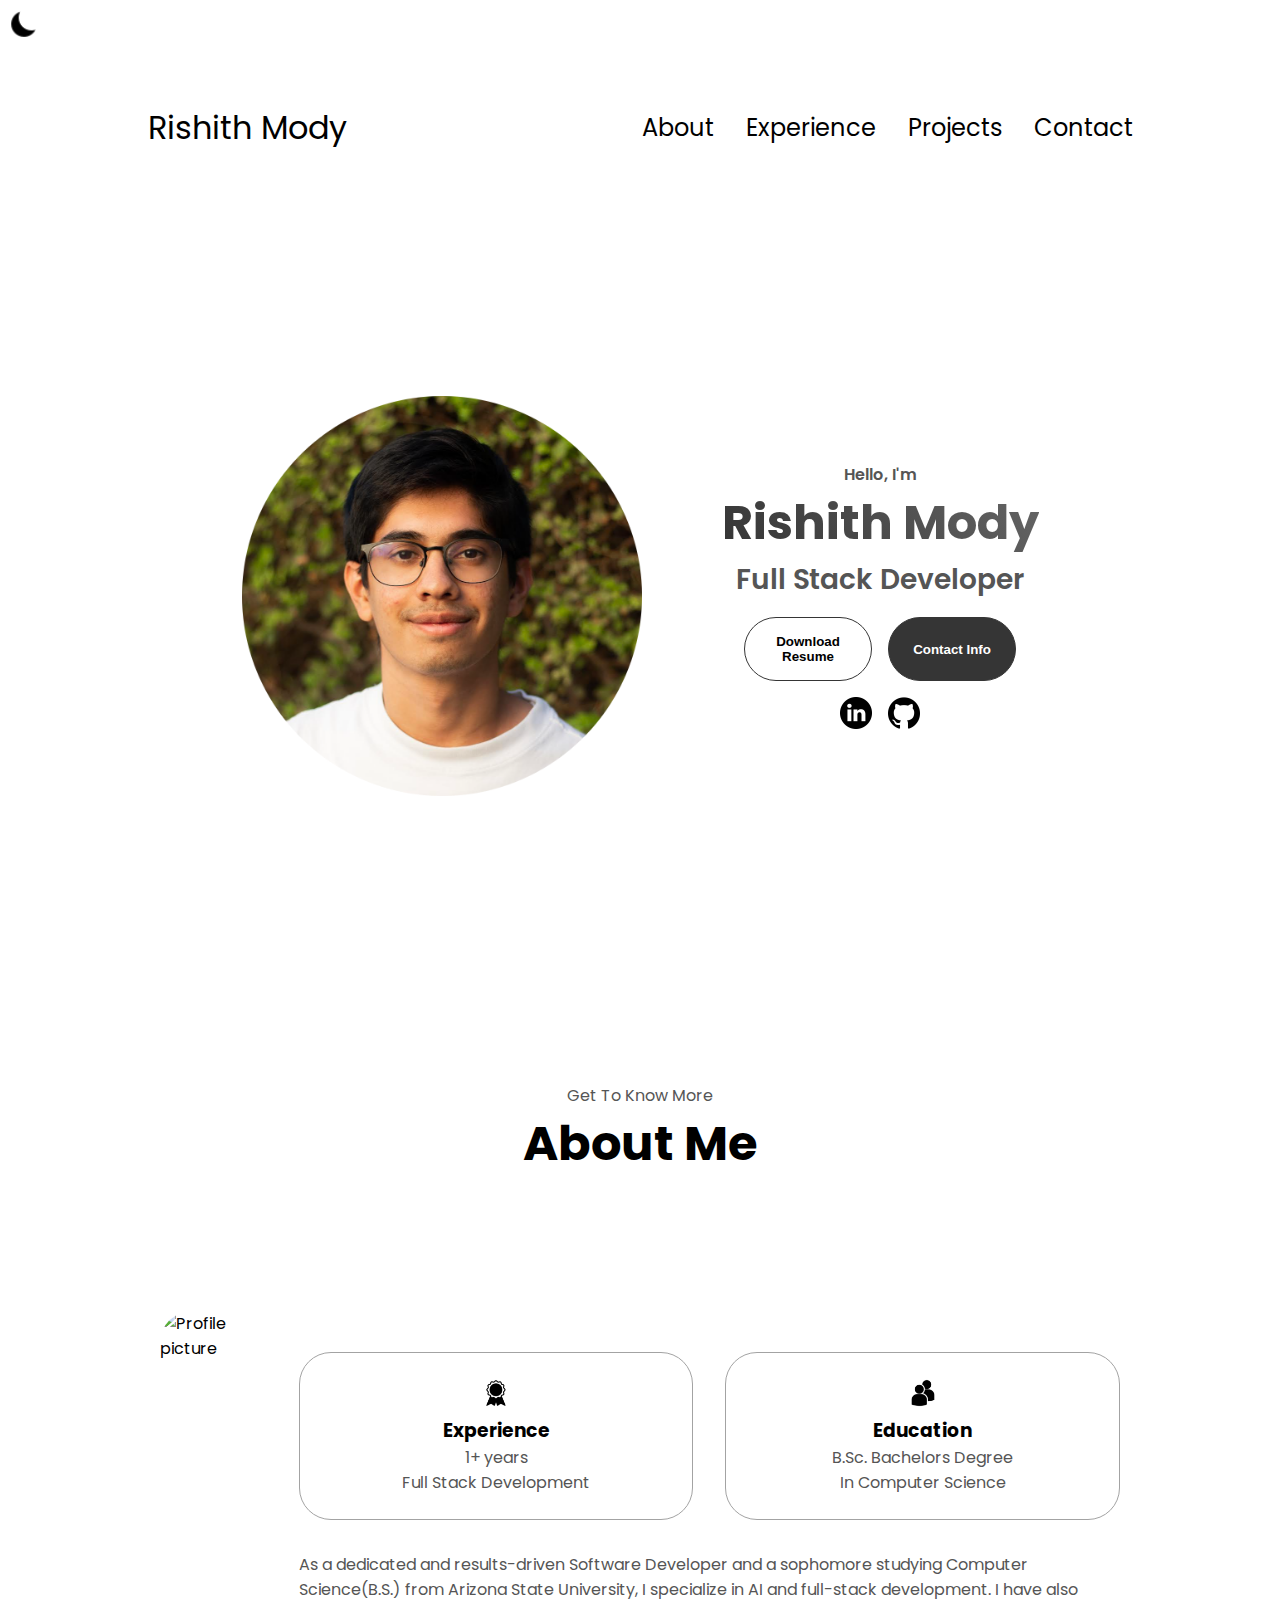
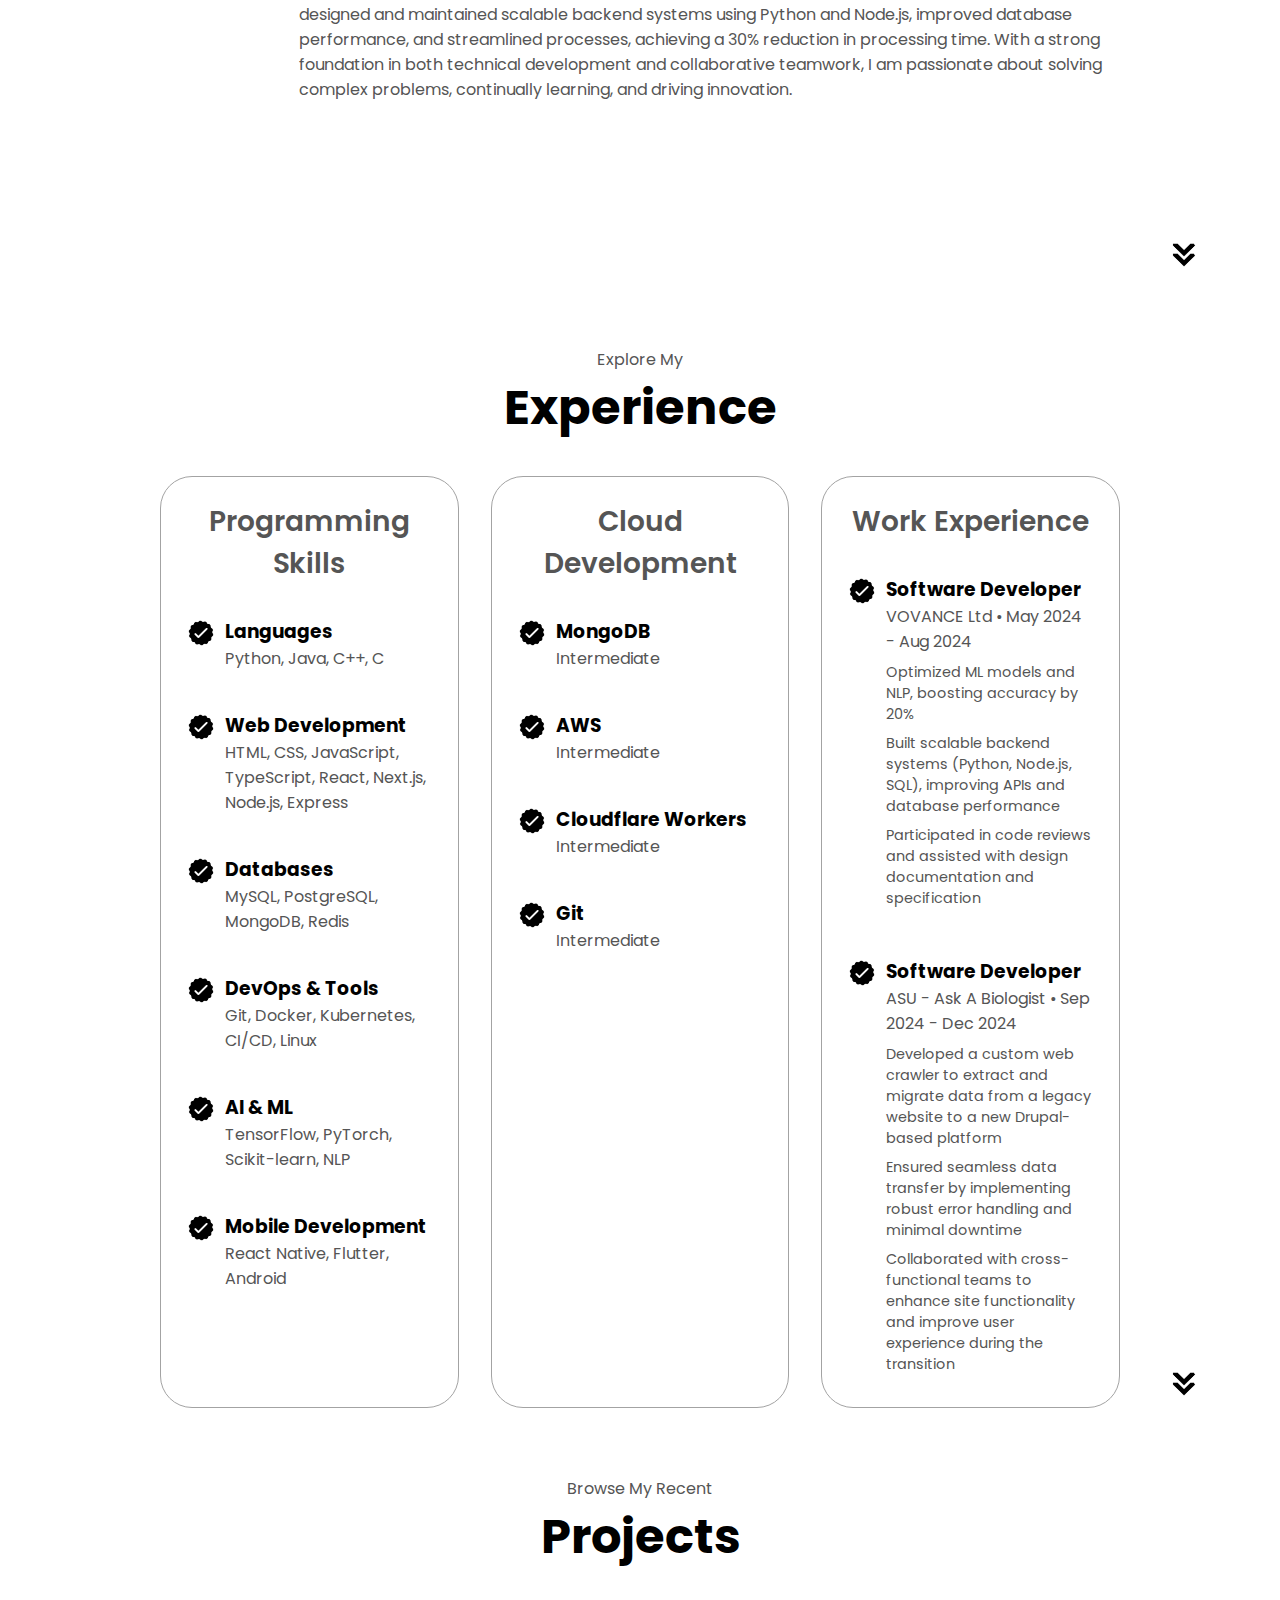
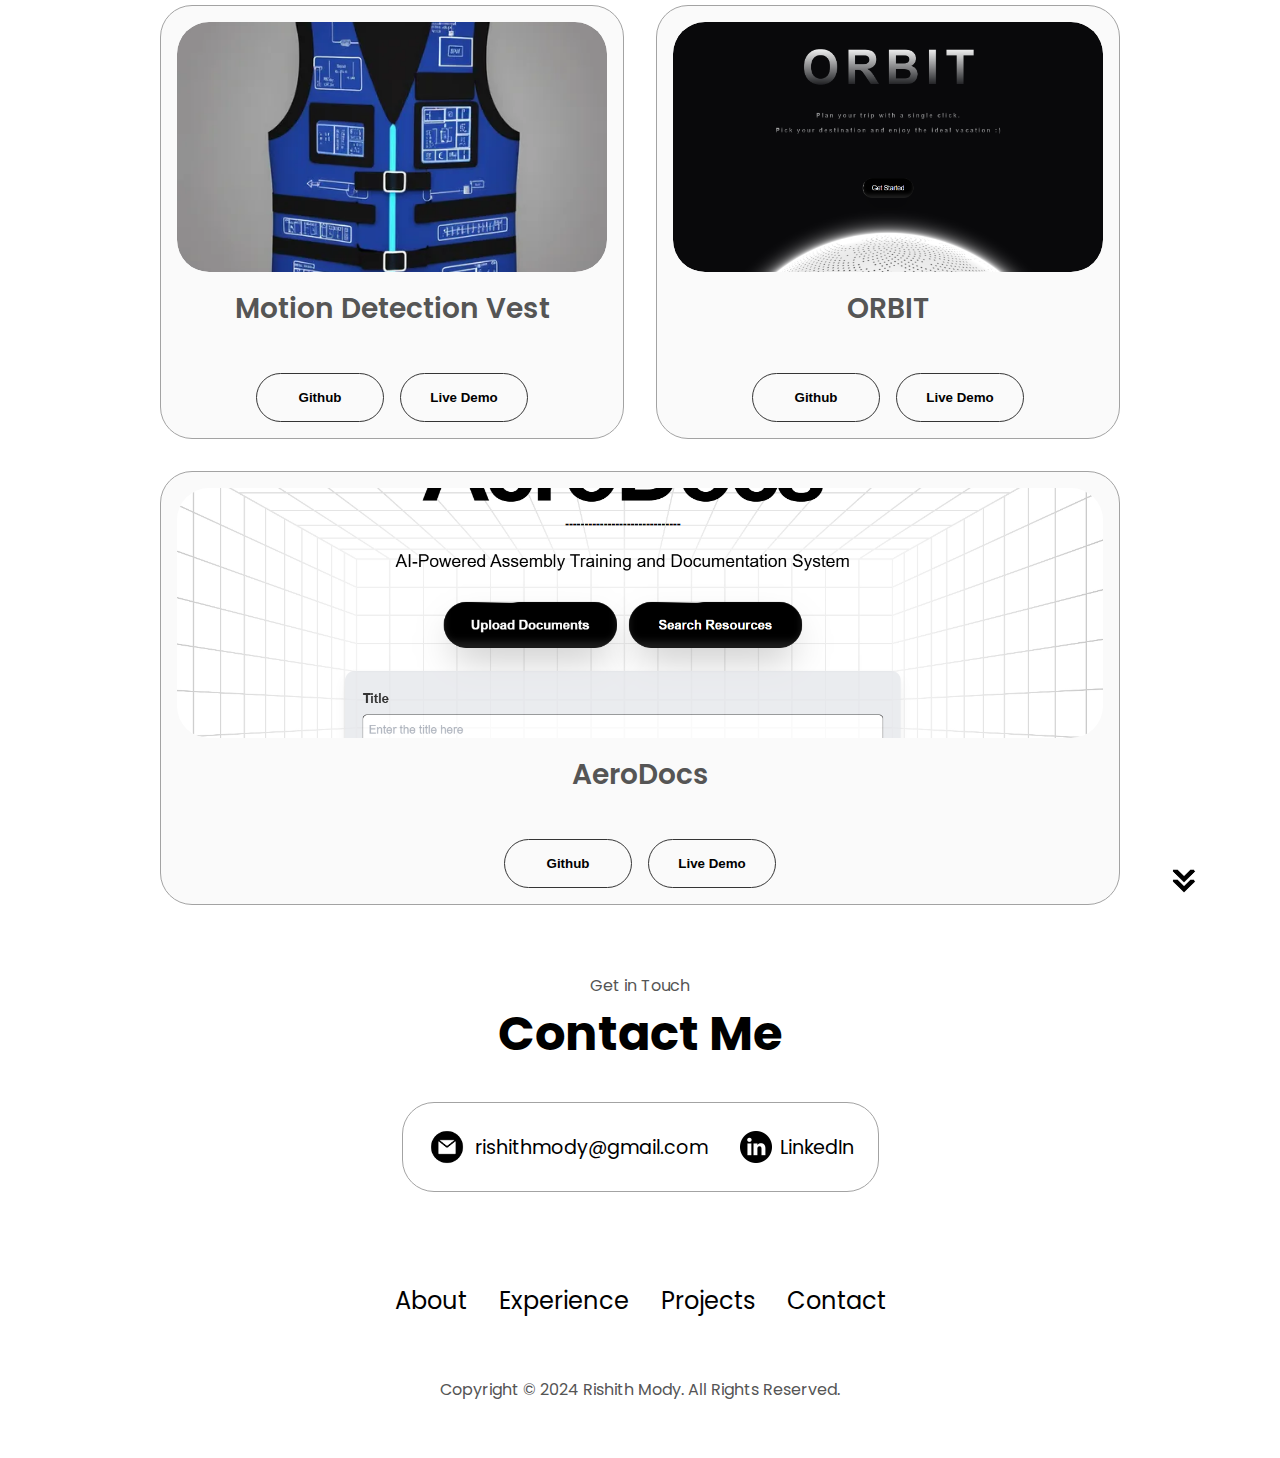
==== commit 29c61e2e: "Initial commit" ====
--- a/index.html
+++ b/index.html
@@ -310,7 +310,7 @@
             </div>
             <h2 class="experience-sub-title project-title">Motion Detection Vest</h2>
             <div class="btn-container">
-              <button class="btn btn-color-2 project-btn" onclick="location.href='https://github.com/RishithMody'">
+              <button class="btn btn-color-2 project-btn" onclick="location.href='https://github.com/RishithMody/DetectionVest'">
                 Github
               </button>
               <button class="btn btn-color-2 project-btn" onclick="location.href='#'">
